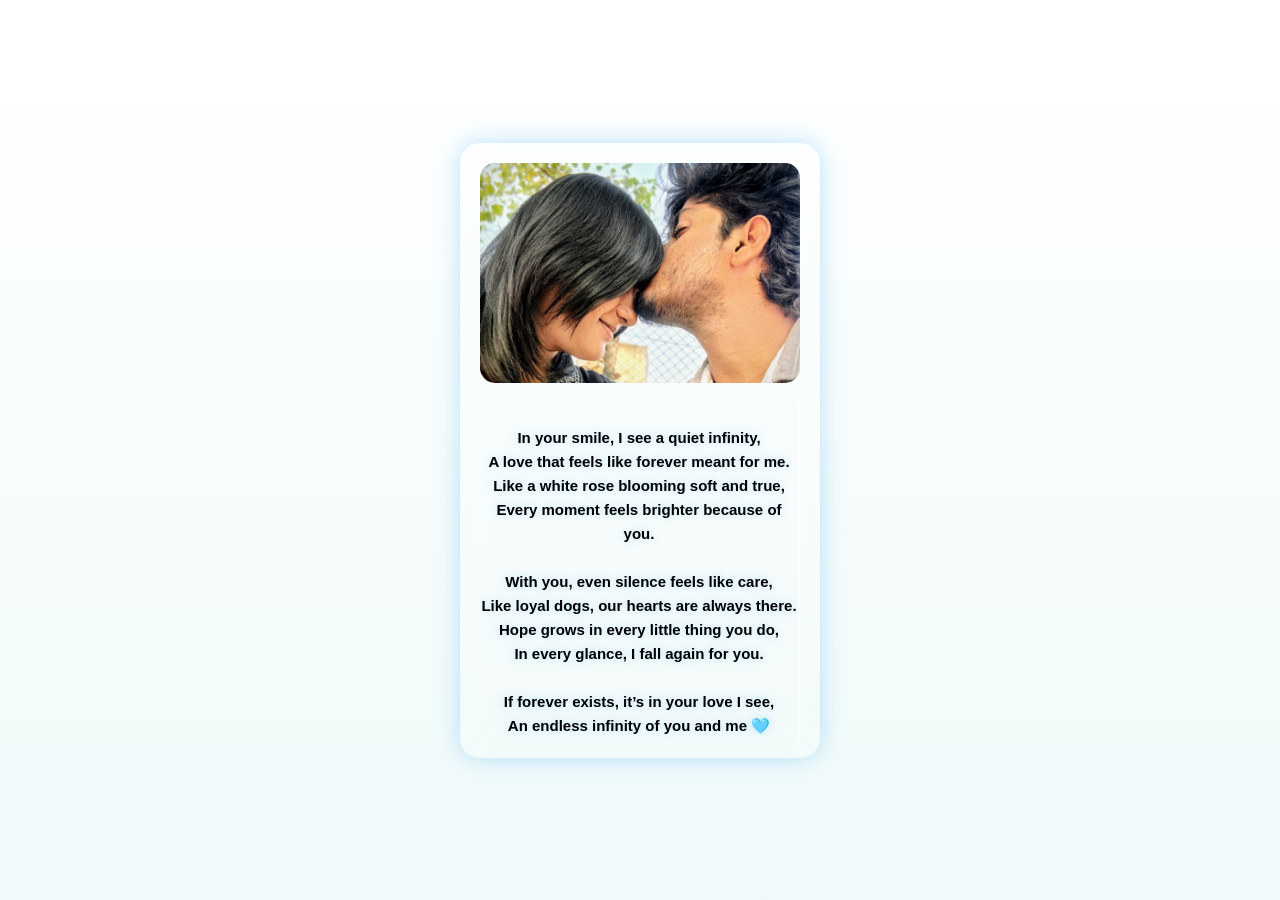
==== MN2.html @ 1580251c "Add files via upload" ====
<!DOCTYPE html>
<html lang="en">
<head>
<meta charset="UTF-8">
<title>For My Love 🩵</title>

<style>
body {
  margin: 0;
  font-family: 'Segoe UI', sans-serif;
  background: linear-gradient(135deg, #ffffff, #001d6c);
  display: flex;
  justify-content: center;
  align-items: center;
  height: 100vh;
  margin: 0;
  font-family: 'Segoe UI', sans-serif;
  background: 
    linear-gradient(rgba(255, 255, 255, 0.5), rgba(2, 166, 161, 0.062)),
    url("loop-symbol-inspirational-view.jpg") no-repeat center center fixed;
  background-size: cover;
  height: 100vh;
}

/* Card */
.card {
  width: 320px;
  padding: 20px;
  border-radius: 20px;
  background: rgba(255, 255, 255, 0.1);
  backdrop-filter: blur(12px);
  text-align: center;
  color: rgb(0, 0, 0);
  font-weight: bold;
  box-shadow: 0 0 25px rgba(85, 185, 247, 0.4);

  animation: fadeIn 2s ease, float 4s ease-in-out infinite;
}

/* Image inside card */
.card img {
  width: 100%;
  height: 220px;
  object-fit: cover;
  border-radius: 15px;
  margin-bottom: 15px;
}

/* Poem */
.poem {
  font-size: 15px;
  line-height: 1.6;
  white-space: pre-line;
  border-right: 2px solid white;
  overflow: hidden;
  animation: typing 10s steps(300, end), blink 1s infinite;
}

/* Glow */
.card {
  text-shadow: 0 0 8px  rgba(85, 185, 247, 0.4);
}

/* Animations */
@keyframes fadeIn {
  from { opacity: 0; transform: scale(0.9); }
  to { opacity: 1; transform: scale(1); }
}

@keyframes typing {
  from { width: 0; }
  to { width: 100%; }
}

@keyframes blink {
  50% { border-color: transparent; }
}

@keyframes float {
  0% { transform: translateY(0); }
  50% { transform: translateY(-10px); }
  100% { transform: translateY(0); }
}

</style>
</head>

<body>

<div class="card">
  <img src="WhatsApp Image 2026-03-24 at 10.15.13 PM.jpeg">

  <div class="poem">
In your smile, I see a quiet infinity,
A love that feels like forever meant for me.
Like a white rose blooming soft and true,
Every moment feels brighter because of you.

With you, even silence feels like care,
Like loyal dogs, our hearts are always there.
Hope grows in every little thing you do,
In every glance, I fall again for you.

If forever exists, it’s in your love I see,
An endless infinity of you and me 🩵
  </div>
</div>

</body>
</html>
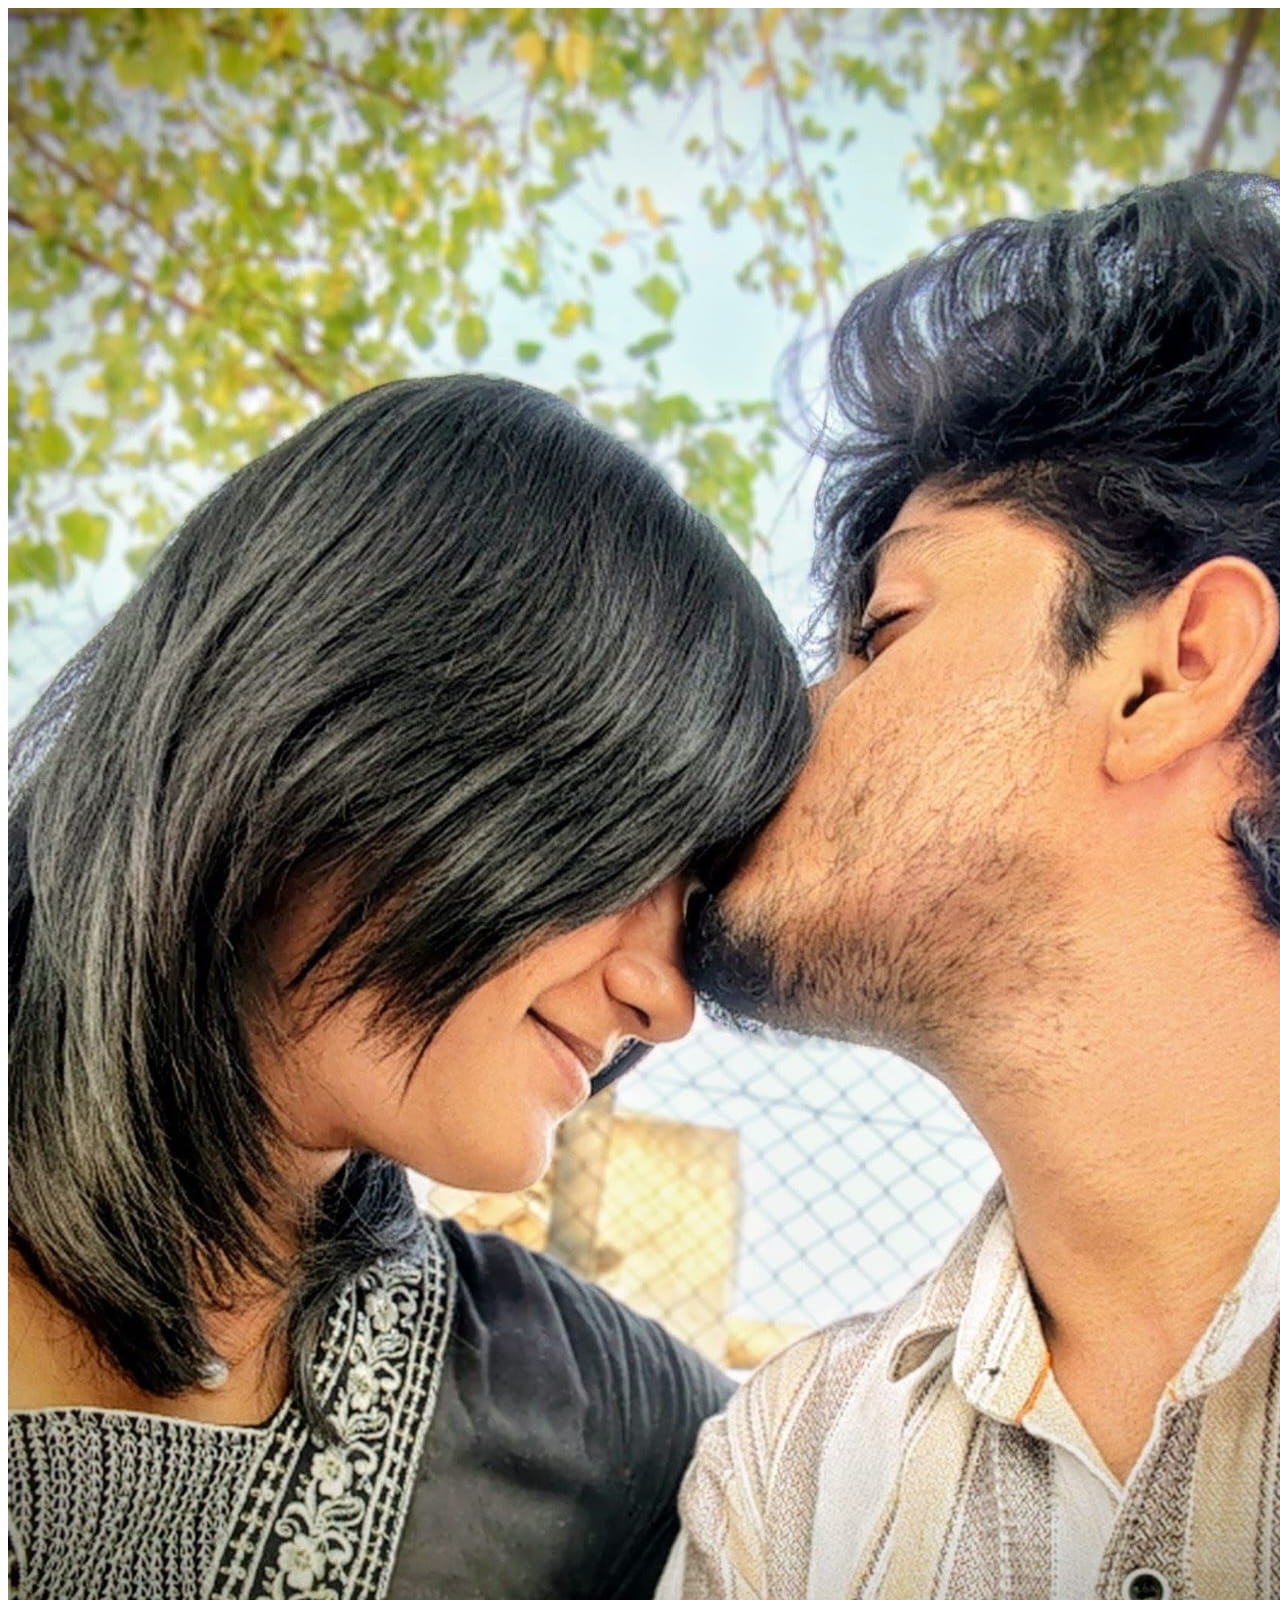
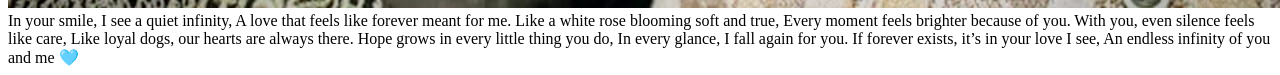
==== commit 1269e5b6: "Update MN2.html" ====
--- a/MN2.html
+++ b/MN2.html
@@ -1,96 +1,18 @@
 <!DOCTYPE html>
 <html lang="en">
 <head>
-<meta charset="UTF-8">
-<title>For My Love 🩵</title>
-
-<style>
-body {
-  margin: 0;
-  font-family: 'Segoe UI', sans-serif;
-  background: linear-gradient(135deg, #ffffff, #001d6c);
-  display: flex;
-  justify-content: center;
-  align-items: center;
-  height: 100vh;
-  margin: 0;
-  font-family: 'Segoe UI', sans-serif;
-  background: 
-    linear-gradient(rgba(255, 255, 255, 0.5), rgba(2, 166, 161, 0.062)),
-    url("loop-symbol-inspirational-view.jpg") no-repeat center center fixed;
-  background-size: cover;
-  height: 100vh;
-}
-
-/* Card */
-.card {
-  width: 320px;
-  padding: 20px;
-  border-radius: 20px;
-  background: rgba(255, 255, 255, 0.1);
-  backdrop-filter: blur(12px);
-  text-align: center;
-  color: rgb(0, 0, 0);
-  font-weight: bold;
-  box-shadow: 0 0 25px rgba(85, 185, 247, 0.4);
-
-  animation: fadeIn 2s ease, float 4s ease-in-out infinite;
-}
-
-/* Image inside card */
-.card img {
-  width: 100%;
-  height: 220px;
-  object-fit: cover;
-  border-radius: 15px;
-  margin-bottom: 15px;
-}
-
-/* Poem */
-.poem {
-  font-size: 15px;
-  line-height: 1.6;
-  white-space: pre-line;
-  border-right: 2px solid white;
-  overflow: hidden;
-  animation: typing 10s steps(300, end), blink 1s infinite;
-}
-
-/* Glow */
-.card {
-  text-shadow: 0 0 8px  rgba(85, 185, 247, 0.4);
-}
-
-/* Animations */
-@keyframes fadeIn {
-  from { opacity: 0; transform: scale(0.9); }
-  to { opacity: 1; transform: scale(1); }
-}
-
-@keyframes typing {
-  from { width: 0; }
-  to { width: 100%; }
-}
-
-@keyframes blink {
-  50% { border-color: transparent; }
-}
-
-@keyframes float {
-  0% { transform: translateY(0); }
-  50% { transform: translateY(-10px); }
-  100% { transform: translateY(0); }
-}
-
-</style>
+  <meta charset="UTF-8">
+  <meta name="viewport" content="width=device-width, initial-scale=1.0">
+  <title>For My Love 🩵</title>
+  <link rel="stylesheet" href="MN2.css">
 </head>
 
 <body>
 
-<div class="card">
-  <img src="WhatsApp Image 2026-03-24 at 10.15.13 PM.jpeg">
+  <div class="card">
+    <img src="WhatsApp Image 2026-03-24 at 10.15.13 PM.jpeg" alt="My Love">
 
-  <div class="poem">
+    <div class="poem">
 In your smile, I see a quiet infinity,
 A love that feels like forever meant for me.
 Like a white rose blooming soft and true,
@@ -103,8 +25,8 @@
 
 If forever exists, it’s in your love I see,
 An endless infinity of you and me 🩵
+    </div>
   </div>
-</div>
 
 </body>
-</html>+</html>
